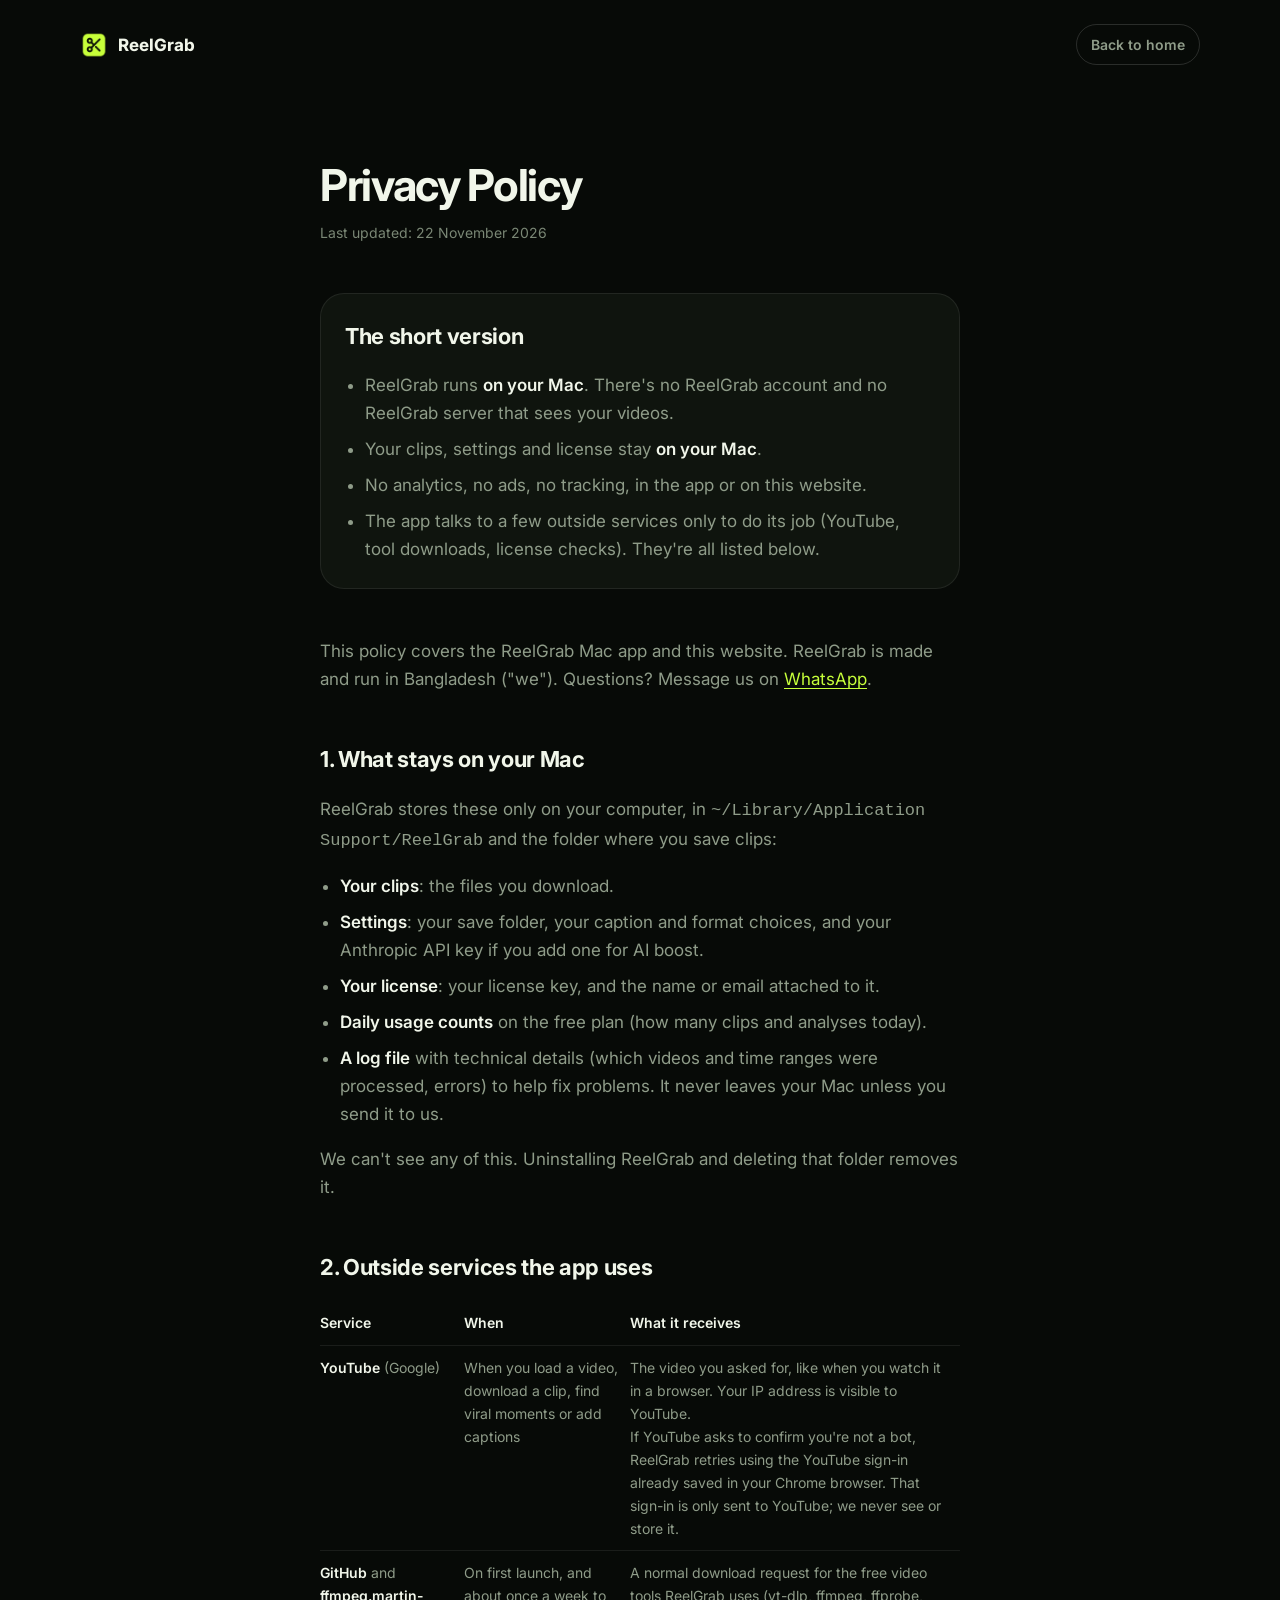
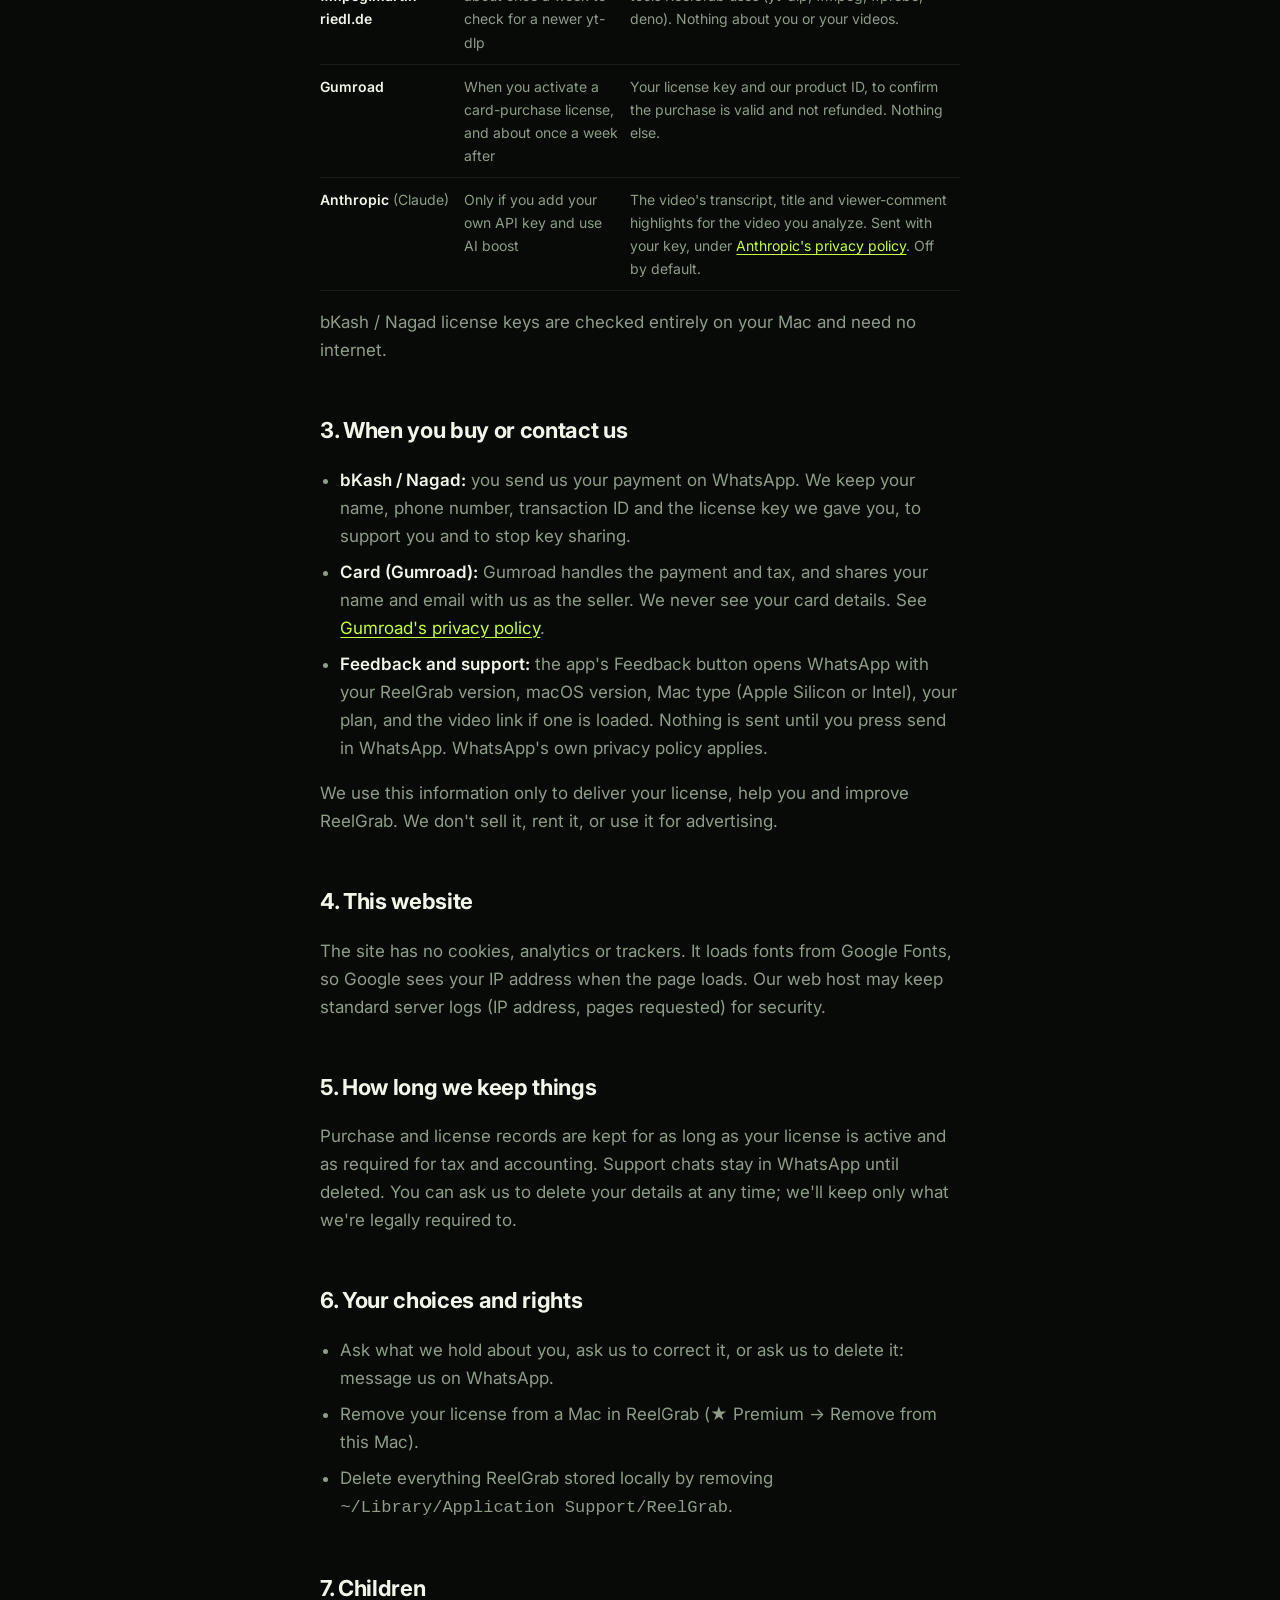
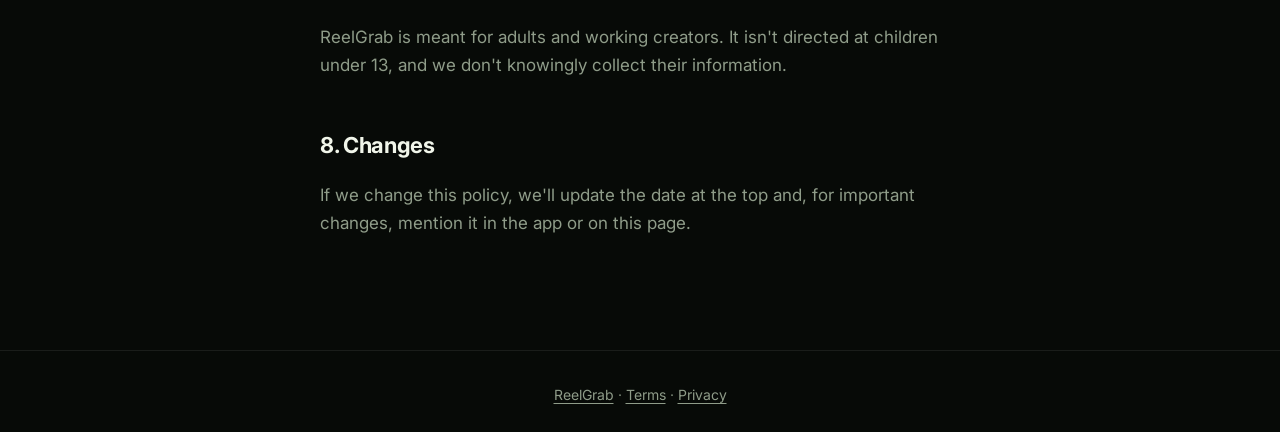
==== privacy.html @ dd95fd54 "ReelGrab website" ====
<!doctype html>
<html lang="en">
<head>
<meta charset="utf-8">
<meta name="viewport" content="width=device-width, initial-scale=1">
<title>Privacy Policy · ReelGrab</title>
<meta name="description" content="What ReelGrab does with your data: almost nothing. No accounts, no tracking. Your clips stay on your Mac.">
<meta name="theme-color" content="#070a07">
<link rel="icon" href="assets/favicon.png">
<link rel="preconnect" href="https://fonts.googleapis.com">
<link rel="preconnect" href="https://fonts.gstatic.com" crossorigin>
<link href="https://fonts.googleapis.com/css2?family=Inter:wght@400;600;700&display=swap" rel="stylesheet">
<link rel="stylesheet" href="tokens.css">
<link rel="stylesheet" href="legal.css">
</head>
<body>
<header class="top">
  <a class="brand" href="index.html"><img src="assets/logo.png" alt="" width="28" height="28">ReelGrab</a>
  <a class="back" href="index.html">Back to home</a>
</header>

<main>
  <h1>Privacy Policy</h1>
  <p class="updated">Last updated: 22 November 2026</p>

  <section class="summary" aria-labelledby="short">
    <h2 id="short">The short version</h2>
    <ul>
      <li>ReelGrab runs <strong>on your Mac</strong>. There's no ReelGrab account and no ReelGrab server that sees your videos.</li>
      <li>Your clips, settings and license stay <strong>on your Mac</strong>.</li>
      <li>No analytics, no ads, no tracking, in the app or on this website.</li>
      <li>The app talks to a few outside services only to do its job (YouTube, tool downloads, license checks). They're all listed below.</li>
    </ul>
  </section>

  <p>This policy covers the ReelGrab Mac app and this website. ReelGrab is made and run in Bangladesh ("we"). Questions? Message us on <a href="https://wa.me/8801723042590">WhatsApp</a>.</p>

  <h2>1. What stays on your Mac</h2>
  <p>ReelGrab stores these only on your computer, in <code>~/Library/Application Support/ReelGrab</code> and the folder where you save clips:</p>
  <ul>
    <li><strong>Your clips</strong>: the files you download.</li>
    <li><strong>Settings</strong>: your save folder, your caption and format choices, and your Anthropic API key if you add one for AI boost.</li>
    <li><strong>Your license</strong>: your license key, and the name or email attached to it.</li>
    <li><strong>Daily usage counts</strong> on the free plan (how many clips and analyses today).</li>
    <li><strong>A log file</strong> with technical details (which videos and time ranges were processed, errors) to help fix problems. It never leaves your Mac unless you send it to us.</li>
  </ul>
  <p>We can't see any of this. Uninstalling ReelGrab and deleting that folder removes it.</p>

  <h2>2. Outside services the app uses</h2>
  <table>
    <thead><tr><th>Service</th><th>When</th><th>What it receives</th></tr></thead>
    <tbody>
      <tr><td><strong>YouTube</strong> (Google)</td><td data-label="When">When you load a video, download a clip, find viral moments or add captions</td>
        <td data-label="What it receives">The video you asked for, like when you watch it in a browser. Your IP address is visible to YouTube.
          <br>If YouTube asks to confirm you're not a bot, ReelGrab retries using the YouTube sign-in already saved in your Chrome browser. That sign-in is only sent to YouTube; we never see or store it.</td></tr>
      <tr><td><strong>GitHub</strong> and <strong>ffmpeg.martin-riedl.de</strong></td><td data-label="When">On first launch, and about once a week to check for a newer yt-dlp</td>
        <td data-label="What it receives">A normal download request for the free video tools ReelGrab uses (yt-dlp, ffmpeg, ffprobe, deno). Nothing about you or your videos.</td></tr>
      <tr><td><strong>Gumroad</strong></td><td data-label="When">When you activate a card-purchase license, and about once a week after</td>
        <td data-label="What it receives">Your license key and our product ID, to confirm the purchase is valid and not refunded. Nothing else.</td></tr>
      <tr><td><strong>Anthropic</strong> (Claude)</td><td data-label="When">Only if you add your own API key and use AI boost</td>
        <td data-label="What it receives">The video's transcript, title and viewer-comment highlights for the video you analyze. Sent with your key, under <a href="https://www.anthropic.com/legal/privacy" rel="noopener">Anthropic's privacy policy</a>. Off by default.</td></tr>
    </tbody>
  </table>
  <p>bKash / Nagad license keys are checked entirely on your Mac and need no internet.</p>

  <h2>3. When you buy or contact us</h2>
  <ul>
    <li><strong>bKash / Nagad:</strong> you send us your payment on WhatsApp. We keep your name, phone number, transaction ID and the license key we gave you, to support you and to stop key sharing.</li>
    <li><strong>Card (Gumroad):</strong> Gumroad handles the payment and tax, and shares your name and email with us as the seller. We never see your card details. See <a href="https://gumroad.com/privacy" rel="noopener">Gumroad's privacy policy</a>.</li>
    <li><strong>Feedback and support:</strong> the app's Feedback button opens WhatsApp with your ReelGrab version, macOS version, Mac type (Apple Silicon or Intel), your plan, and the video link if one is loaded. Nothing is sent until you press send in WhatsApp. WhatsApp's own privacy policy applies.</li>
  </ul>
  <p>We use this information only to deliver your license, help you and improve ReelGrab. We don't sell it, rent it, or use it for advertising.</p>

  <h2>4. This website</h2>
  <p>The site has no cookies, analytics or trackers. It loads fonts from Google Fonts, so Google sees your IP address when the page loads. Our web host may keep standard server logs (IP address, pages requested) for security.</p>

  <h2>5. How long we keep things</h2>
  <p>Purchase and license records are kept for as long as your license is active and as required for tax and accounting. Support chats stay in WhatsApp until deleted. You can ask us to delete your details at any time; we'll keep only what we're legally required to.</p>

  <h2>6. Your choices and rights</h2>
  <ul>
    <li>Ask what we hold about you, ask us to correct it, or ask us to delete it: message us on WhatsApp.</li>
    <li>Remove your license from a Mac in ReelGrab (★ Premium → Remove from this Mac).</li>
    <li>Delete everything ReelGrab stored locally by removing <code>~/Library/Application Support/ReelGrab</code>.</li>
  </ul>

  <h2>7. Children</h2>
  <p>ReelGrab is meant for adults and working creators. It isn't directed at children under 13, and we don't knowingly collect their information.</p>

  <h2>8. Changes</h2>
  <p>If we change this policy, we'll update the date at the top and, for important changes, mention it in the app or on this page.</p>
</main>

<footer><a href="index.html">ReelGrab</a> · <a href="terms.html">Terms</a> · <a href="privacy.html" aria-current="page">Privacy</a></footer>
</body>
</html>
---- tokens.css ----
/* ReelGrab site tokens (see DESIGN.md). Pages use these names, never raw values. */
:root {
  --bg: #070a07;
  --surface: #0f140e;
  --surface-2: #151c14;
  --line: rgba(255, 255, 255, .08);
  --line-2: rgba(255, 255, 255, .14);
  --text: #f1f6ea;
  --muted: #8f9c89;
  --dim: #7a8775;
  --lime: #c6ff3a;
  --lime-hover: #d4ff63;
  --lime-ink: #0d1406;
  --lime-soft: rgba(198, 255, 58, .12);
  --deep: #14301a;
  --err: #ff6b5e;

  --font: -apple-system, BlinkMacSystemFont, "Inter", "Helvetica Neue", Arial, sans-serif;
  --font-bn: "Hind Siliguri", -apple-system, "Kohinoor Bangla", sans-serif;

  --fs-display: clamp(40px, 6.4vw, 64px);
  --fs-h2: clamp(30px, 4.4vw, 44px);
  --fs-h3: 22px;
  --fs-lead: clamp(18px, 2vw, 20px);
  --fs-body: 17px;
  --fs-small: 14px;
  --fs-caption: 12.5px;

  --s-1: 4px; --s-2: 8px; --s-3: 12px; --s-4: 16px; --s-5: 24px; --s-6: 32px;
  --s-7: 48px; --s-8: 64px; --s-9: 96px; --s-10: 128px;
  --section: clamp(64px, 10vw, 128px);
  --width: 1120px;
  --text-width: 640px;
  --gutter: clamp(16px, 3vw, 24px);

  --r-sm: 10px; --r-md: 16px; --r-lg: 24px; --r-xl: 32px; --r-pill: 999px;
  --shadow-hero: 0 30px 80px rgba(0, 0, 0, .45);
  --ring: 0 0 0 3px var(--bg), 0 0 0 6px var(--lime);
}
---- legal.css ----
/* Shared styles for the Terms and Privacy pages (uses tokens.css). */
* { box-sizing: border-box; }
body { margin: 0; background: var(--bg); color: var(--text); font: 400 var(--fs-body)/1.65 var(--font); -webkit-font-smoothing: antialiased; }
a { color: var(--lime); text-underline-offset: 3px; }
:focus-visible { outline: none; box-shadow: var(--ring); border-radius: var(--r-sm); }
.top { width: min(var(--width), 100% - 2 * var(--gutter)); margin: 24px auto 0; display: flex; align-items: center; justify-content: space-between; gap: 16px; }
.brand { display: inline-flex; align-items: center; gap: 10px; color: var(--text); text-decoration: none; font-weight: 750; }
.brand img { width: 28px; height: 28px; }
.back { color: var(--muted); text-decoration: none; font-size: var(--fs-small); font-weight: 600; padding: 8px 14px; border: 1px solid var(--line-2); border-radius: var(--r-pill); }
.back:hover { color: var(--text); background: var(--surface-2); }
main { width: min(var(--text-width), 100% - 2 * var(--gutter)); margin: 0 auto; padding: var(--s-9) 0 var(--s-9); }
h1 { font-size: var(--fs-h2); line-height: 1.1; letter-spacing: -.03em; margin: 0 0 var(--s-3); }
.updated { color: var(--dim); font-size: var(--fs-small); margin: 0 0 var(--s-7); }
.summary { background: var(--surface); border: 1px solid var(--line); border-radius: var(--r-lg); padding: var(--s-5) var(--s-5) var(--s-2); margin-bottom: var(--s-7); }
.summary h2 { margin-top: 0; }
h2 { font-size: var(--fs-h3); letter-spacing: -.015em; margin: var(--s-7) 0 var(--s-3); }
p, li { color: var(--muted); }
strong { color: var(--text); font-weight: 600; }
ul { padding-left: 1.2em; }
li { margin-bottom: var(--s-2); }
table { width: 100%; border-collapse: collapse; font-size: var(--fs-small); margin: var(--s-4) 0; }
th, td { text-align: left; vertical-align: top; padding: 10px 12px 10px 0; border-bottom: 1px solid var(--line); color: var(--muted); }
th { color: var(--text); font-weight: 600; }
.ph { background: var(--lime-soft); color: var(--lime); border-radius: 6px; padding: 1px 6px; font-weight: 600; }
footer { border-top: 1px solid var(--line); padding: var(--s-6) 0; text-align: center; color: var(--dim); font-size: var(--fs-small); }
footer a { color: var(--muted); }
@media (max-width: 560px) {
  thead { display: none; }
  table, tbody, tr, td { display: block; }
  tr { border: 1px solid var(--line); border-radius: var(--r-md); padding: 4px 14px; margin-bottom: 12px; background: var(--surface); }
  td { border: 0; padding: 8px 0; }
  td + td { border-top: 1px solid var(--line); }
  td[data-label]::before { content: attr(data-label); display: block; color: var(--dim); font-size: 12px; font-weight: 600; text-transform: uppercase; letter-spacing: .06em; margin-bottom: 2px; }
}
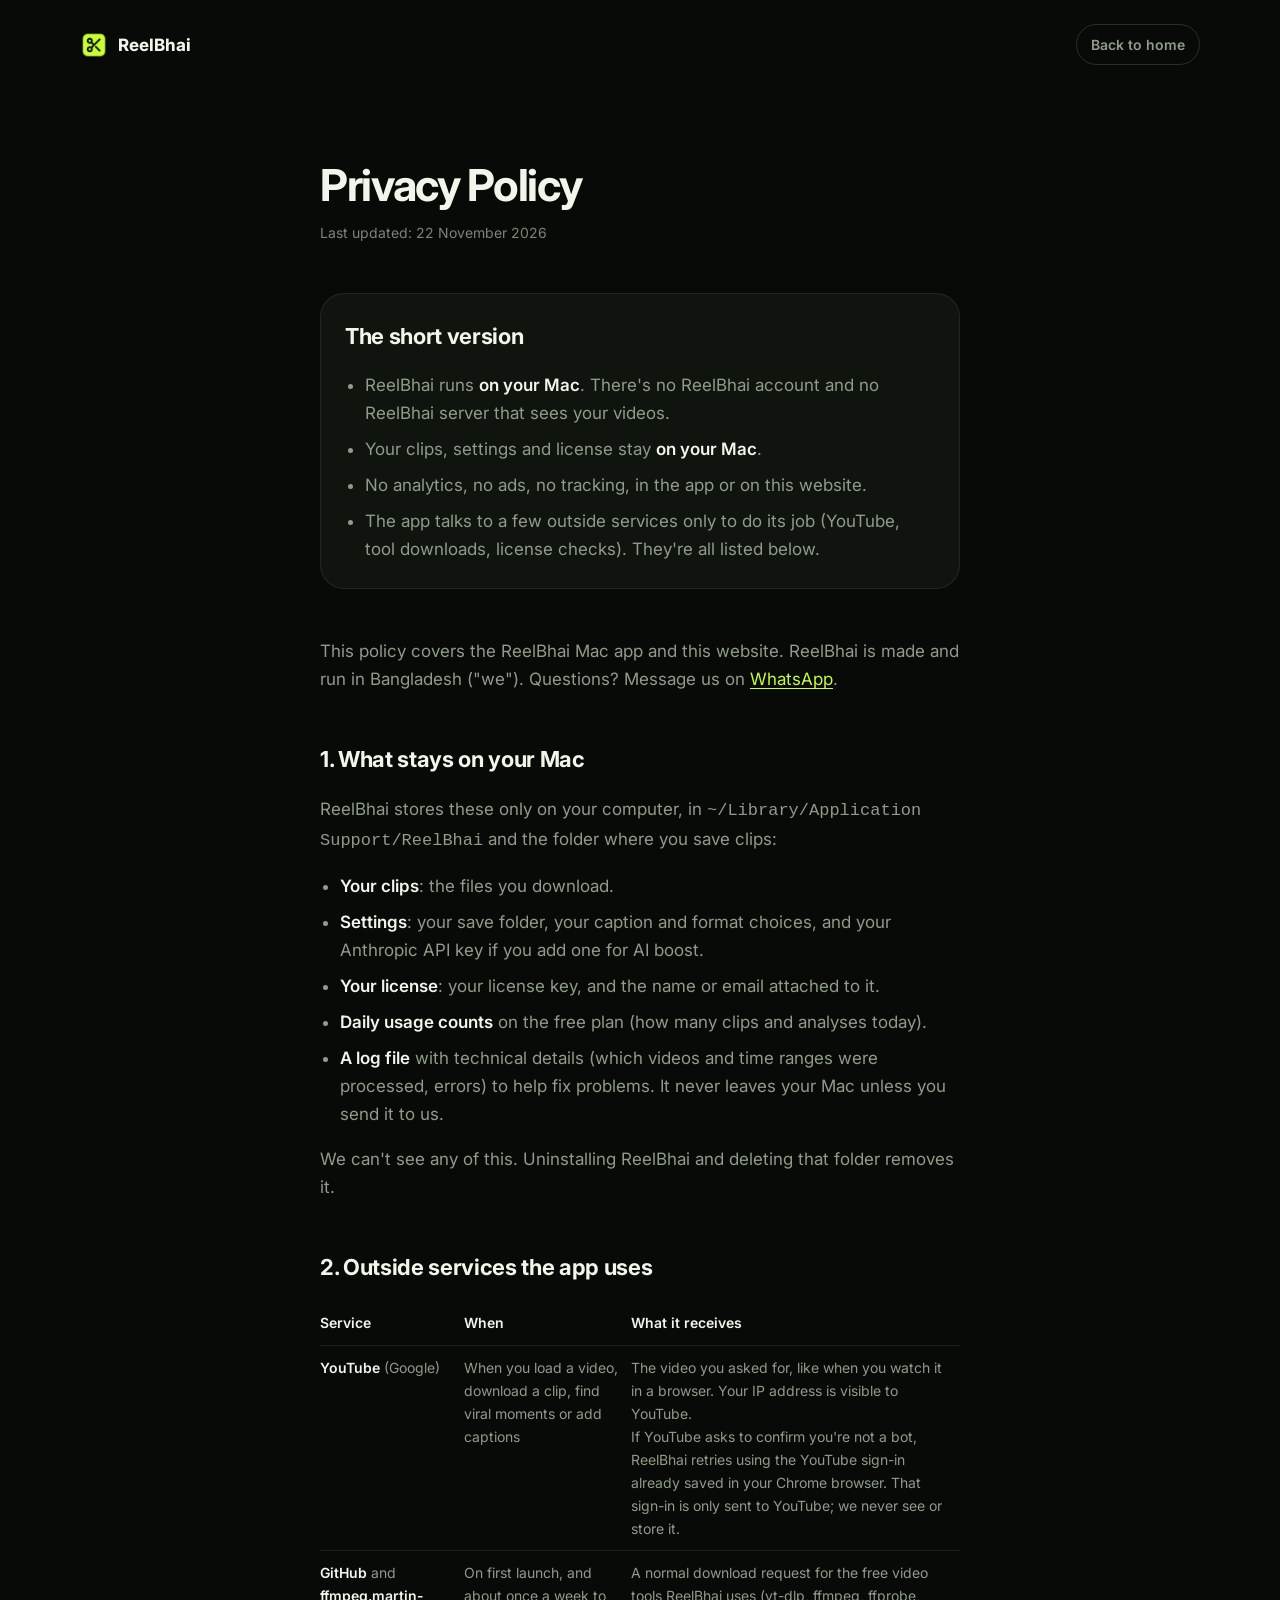
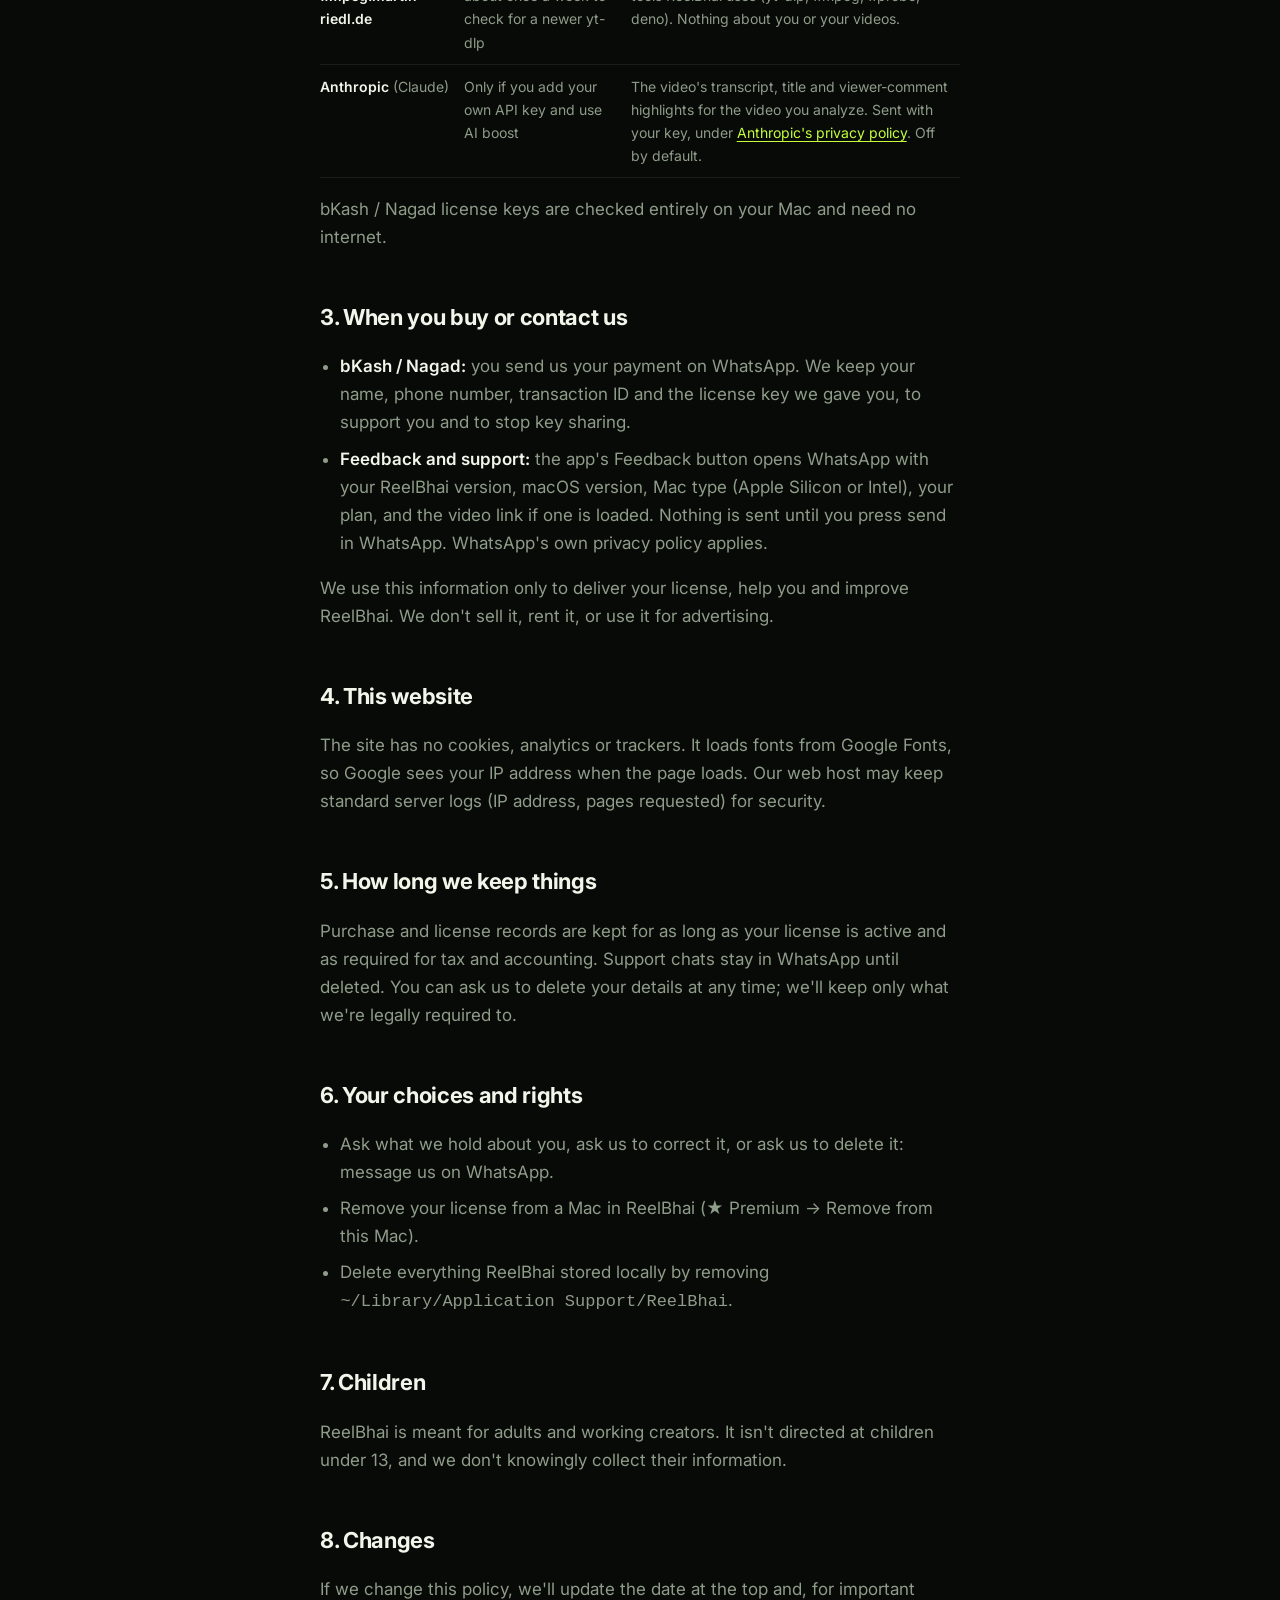
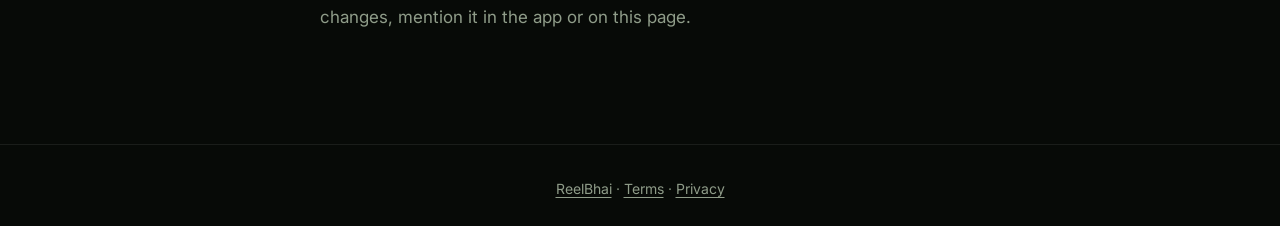
==== commit 529f55e3: "Site: rename to ReelBhai, ৳399 early-bird, 2 free clips/day, remove card/Gumroad Co-Authored-By: Cla" ====
--- a/privacy.html
+++ b/privacy.html
@@ -3,8 +3,8 @@
 <head>
 <meta charset="utf-8">
 <meta name="viewport" content="width=device-width, initial-scale=1">
-<title>Privacy Policy · ReelGrab</title>
-<meta name="description" content="What ReelGrab does with your data: almost nothing. No accounts, no tracking. Your clips stay on your Mac.">
+<title>Privacy Policy · ReelBhai</title>
+<meta name="description" content="What ReelBhai does with your data: almost nothing. No accounts, no tracking. Your clips stay on your Mac.">
 <meta name="theme-color" content="#070a07">
 <link rel="icon" href="assets/favicon.png">
 <link rel="preconnect" href="https://fonts.googleapis.com">
@@ -15,7 +15,7 @@
 </head>
 <body>
 <header class="top">
-  <a class="brand" href="index.html"><img src="assets/logo.png" alt="" width="28" height="28">ReelGrab</a>
+  <a class="brand" href="index.html"><img src="assets/logo.png" alt="" width="28" height="28">ReelBhai</a>
   <a class="back" href="index.html">Back to home</a>
 </header>
 
@@ -26,17 +26,17 @@
   <section class="summary" aria-labelledby="short">
     <h2 id="short">The short version</h2>
     <ul>
-      <li>ReelGrab runs <strong>on your Mac</strong>. There's no ReelGrab account and no ReelGrab server that sees your videos.</li>
+      <li>ReelBhai runs <strong>on your Mac</strong>. There's no ReelBhai account and no ReelBhai server that sees your videos.</li>
       <li>Your clips, settings and license stay <strong>on your Mac</strong>.</li>
       <li>No analytics, no ads, no tracking, in the app or on this website.</li>
       <li>The app talks to a few outside services only to do its job (YouTube, tool downloads, license checks). They're all listed below.</li>
     </ul>
   </section>
 
-  <p>This policy covers the ReelGrab Mac app and this website. ReelGrab is made and run in Bangladesh ("we"). Questions? Message us on <a href="https://wa.me/8801723042590">WhatsApp</a>.</p>
+  <p>This policy covers the ReelBhai Mac app and this website. ReelBhai is made and run in Bangladesh ("we"). Questions? Message us on <a href="https://wa.me/8801723042590">WhatsApp</a>.</p>
 
   <h2>1. What stays on your Mac</h2>
-  <p>ReelGrab stores these only on your computer, in <code>~/Library/Application Support/ReelGrab</code> and the folder where you save clips:</p>
+  <p>ReelBhai stores these only on your computer, in <code>~/Library/Application Support/ReelBhai</code> and the folder where you save clips:</p>
   <ul>
     <li><strong>Your clips</strong>: the files you download.</li>
     <li><strong>Settings</strong>: your save folder, your caption and format choices, and your Anthropic API key if you add one for AI boost.</li>
@@ -44,7 +44,7 @@
     <li><strong>Daily usage counts</strong> on the free plan (how many clips and analyses today).</li>
     <li><strong>A log file</strong> with technical details (which videos and time ranges were processed, errors) to help fix problems. It never leaves your Mac unless you send it to us.</li>
   </ul>
-  <p>We can't see any of this. Uninstalling ReelGrab and deleting that folder removes it.</p>
+  <p>We can't see any of this. Uninstalling ReelBhai and deleting that folder removes it.</p>
 
   <h2>2. Outside services the app uses</h2>
   <table>
@@ -52,11 +52,9 @@
     <tbody>
       <tr><td><strong>YouTube</strong> (Google)</td><td data-label="When">When you load a video, download a clip, find viral moments or add captions</td>
         <td data-label="What it receives">The video you asked for, like when you watch it in a browser. Your IP address is visible to YouTube.
-          <br>If YouTube asks to confirm you're not a bot, ReelGrab retries using the YouTube sign-in already saved in your Chrome browser. That sign-in is only sent to YouTube; we never see or store it.</td></tr>
+          <br>If YouTube asks to confirm you're not a bot, ReelBhai retries using the YouTube sign-in already saved in your Chrome browser. That sign-in is only sent to YouTube; we never see or store it.</td></tr>
       <tr><td><strong>GitHub</strong> and <strong>ffmpeg.martin-riedl.de</strong></td><td data-label="When">On first launch, and about once a week to check for a newer yt-dlp</td>
-        <td data-label="What it receives">A normal download request for the free video tools ReelGrab uses (yt-dlp, ffmpeg, ffprobe, deno). Nothing about you or your videos.</td></tr>
-      <tr><td><strong>Gumroad</strong></td><td data-label="When">When you activate a card-purchase license, and about once a week after</td>
-        <td data-label="What it receives">Your license key and our product ID, to confirm the purchase is valid and not refunded. Nothing else.</td></tr>
+        <td data-label="What it receives">A normal download request for the free video tools ReelBhai uses (yt-dlp, ffmpeg, ffprobe, deno). Nothing about you or your videos.</td></tr>
       <tr><td><strong>Anthropic</strong> (Claude)</td><td data-label="When">Only if you add your own API key and use AI boost</td>
         <td data-label="What it receives">The video's transcript, title and viewer-comment highlights for the video you analyze. Sent with your key, under <a href="https://www.anthropic.com/legal/privacy" rel="noopener">Anthropic's privacy policy</a>. Off by default.</td></tr>
     </tbody>
@@ -66,10 +64,9 @@
   <h2>3. When you buy or contact us</h2>
   <ul>
     <li><strong>bKash / Nagad:</strong> you send us your payment on WhatsApp. We keep your name, phone number, transaction ID and the license key we gave you, to support you and to stop key sharing.</li>
-    <li><strong>Card (Gumroad):</strong> Gumroad handles the payment and tax, and shares your name and email with us as the seller. We never see your card details. See <a href="https://gumroad.com/privacy" rel="noopener">Gumroad's privacy policy</a>.</li>
-    <li><strong>Feedback and support:</strong> the app's Feedback button opens WhatsApp with your ReelGrab version, macOS version, Mac type (Apple Silicon or Intel), your plan, and the video link if one is loaded. Nothing is sent until you press send in WhatsApp. WhatsApp's own privacy policy applies.</li>
+    <li><strong>Feedback and support:</strong> the app's Feedback button opens WhatsApp with your ReelBhai version, macOS version, Mac type (Apple Silicon or Intel), your plan, and the video link if one is loaded. Nothing is sent until you press send in WhatsApp. WhatsApp's own privacy policy applies.</li>
   </ul>
-  <p>We use this information only to deliver your license, help you and improve ReelGrab. We don't sell it, rent it, or use it for advertising.</p>
+  <p>We use this information only to deliver your license, help you and improve ReelBhai. We don't sell it, rent it, or use it for advertising.</p>
 
   <h2>4. This website</h2>
   <p>The site has no cookies, analytics or trackers. It loads fonts from Google Fonts, so Google sees your IP address when the page loads. Our web host may keep standard server logs (IP address, pages requested) for security.</p>
@@ -80,17 +77,17 @@
   <h2>6. Your choices and rights</h2>
   <ul>
     <li>Ask what we hold about you, ask us to correct it, or ask us to delete it: message us on WhatsApp.</li>
-    <li>Remove your license from a Mac in ReelGrab (★ Premium → Remove from this Mac).</li>
-    <li>Delete everything ReelGrab stored locally by removing <code>~/Library/Application Support/ReelGrab</code>.</li>
+    <li>Remove your license from a Mac in ReelBhai (★ Premium → Remove from this Mac).</li>
+    <li>Delete everything ReelBhai stored locally by removing <code>~/Library/Application Support/ReelBhai</code>.</li>
   </ul>
 
   <h2>7. Children</h2>
-  <p>ReelGrab is meant for adults and working creators. It isn't directed at children under 13, and we don't knowingly collect their information.</p>
+  <p>ReelBhai is meant for adults and working creators. It isn't directed at children under 13, and we don't knowingly collect their information.</p>
 
   <h2>8. Changes</h2>
   <p>If we change this policy, we'll update the date at the top and, for important changes, mention it in the app or on this page.</p>
 </main>
 
-<footer><a href="index.html">ReelGrab</a> · <a href="terms.html">Terms</a> · <a href="privacy.html" aria-current="page">Privacy</a></footer>
+<footer><a href="index.html">ReelBhai</a> · <a href="terms.html">Terms</a> · <a href="privacy.html" aria-current="page">Privacy</a></footer>
 </body>
 </html>
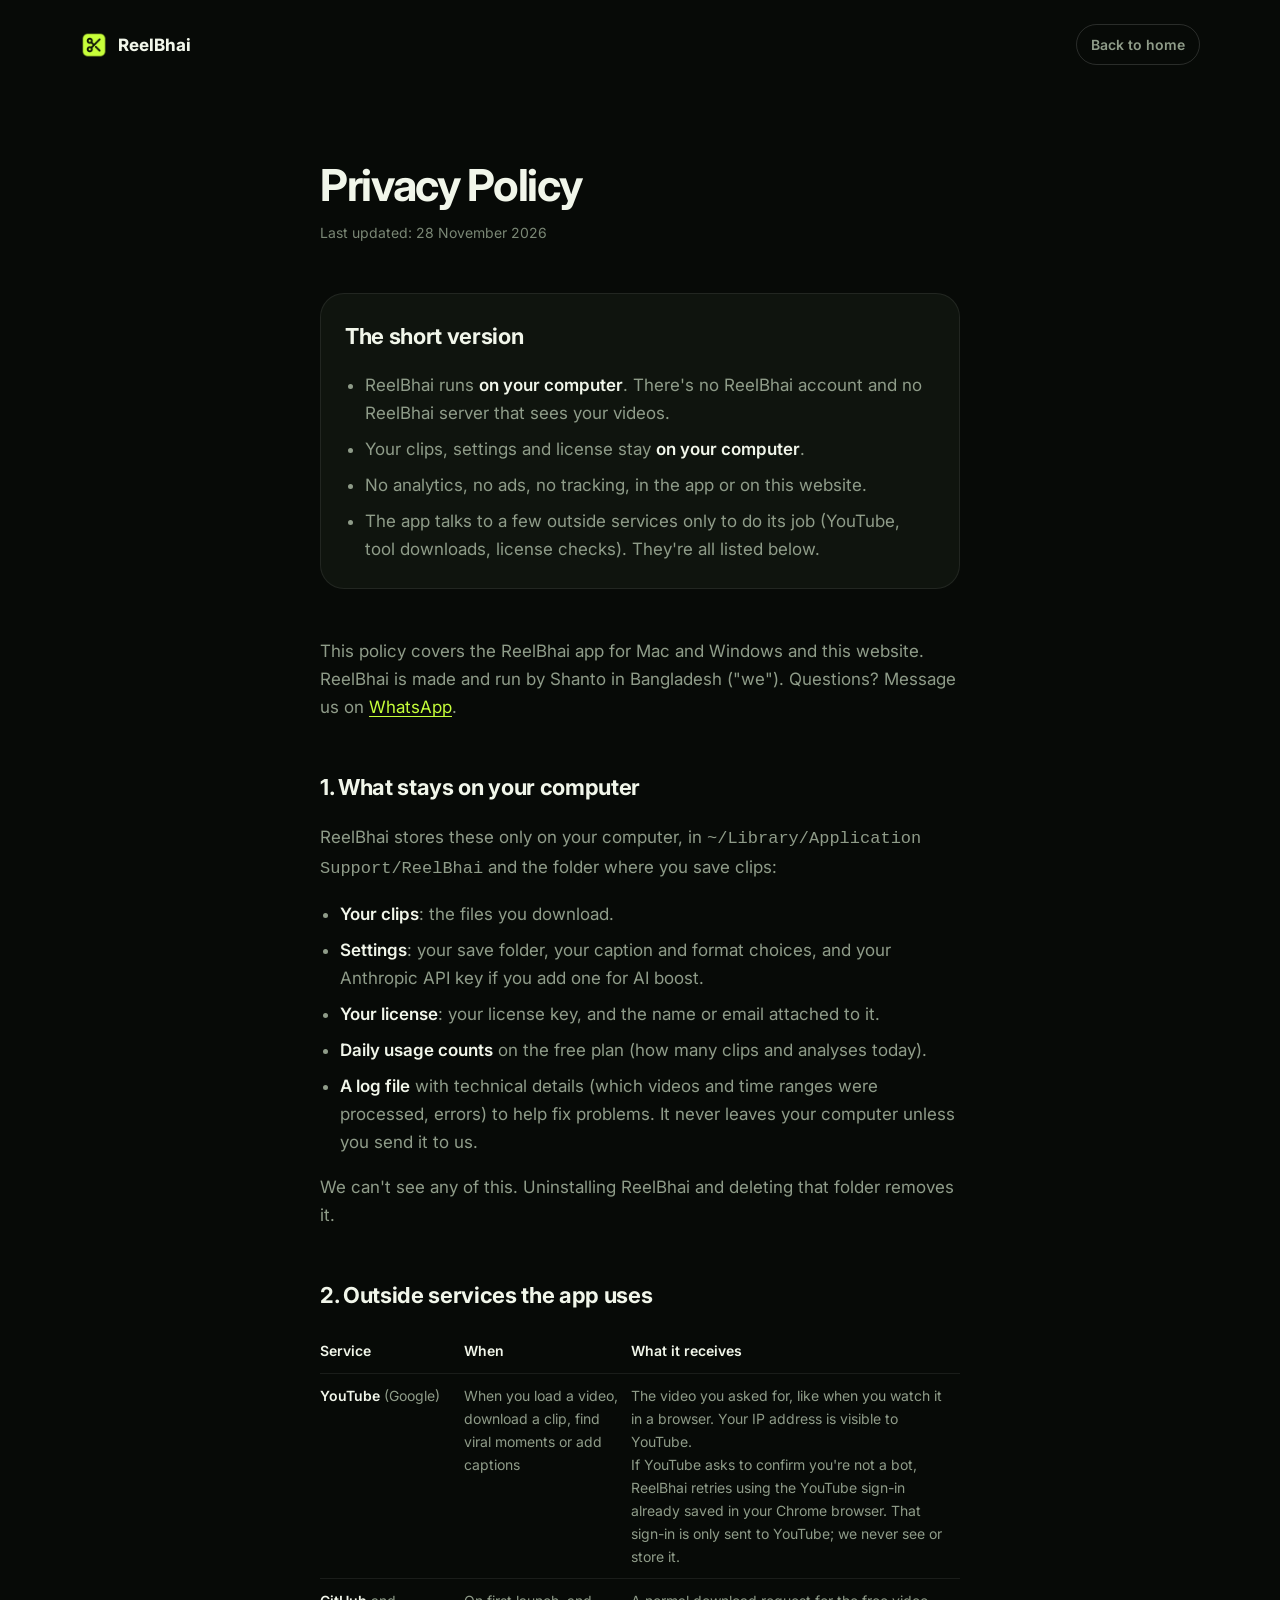
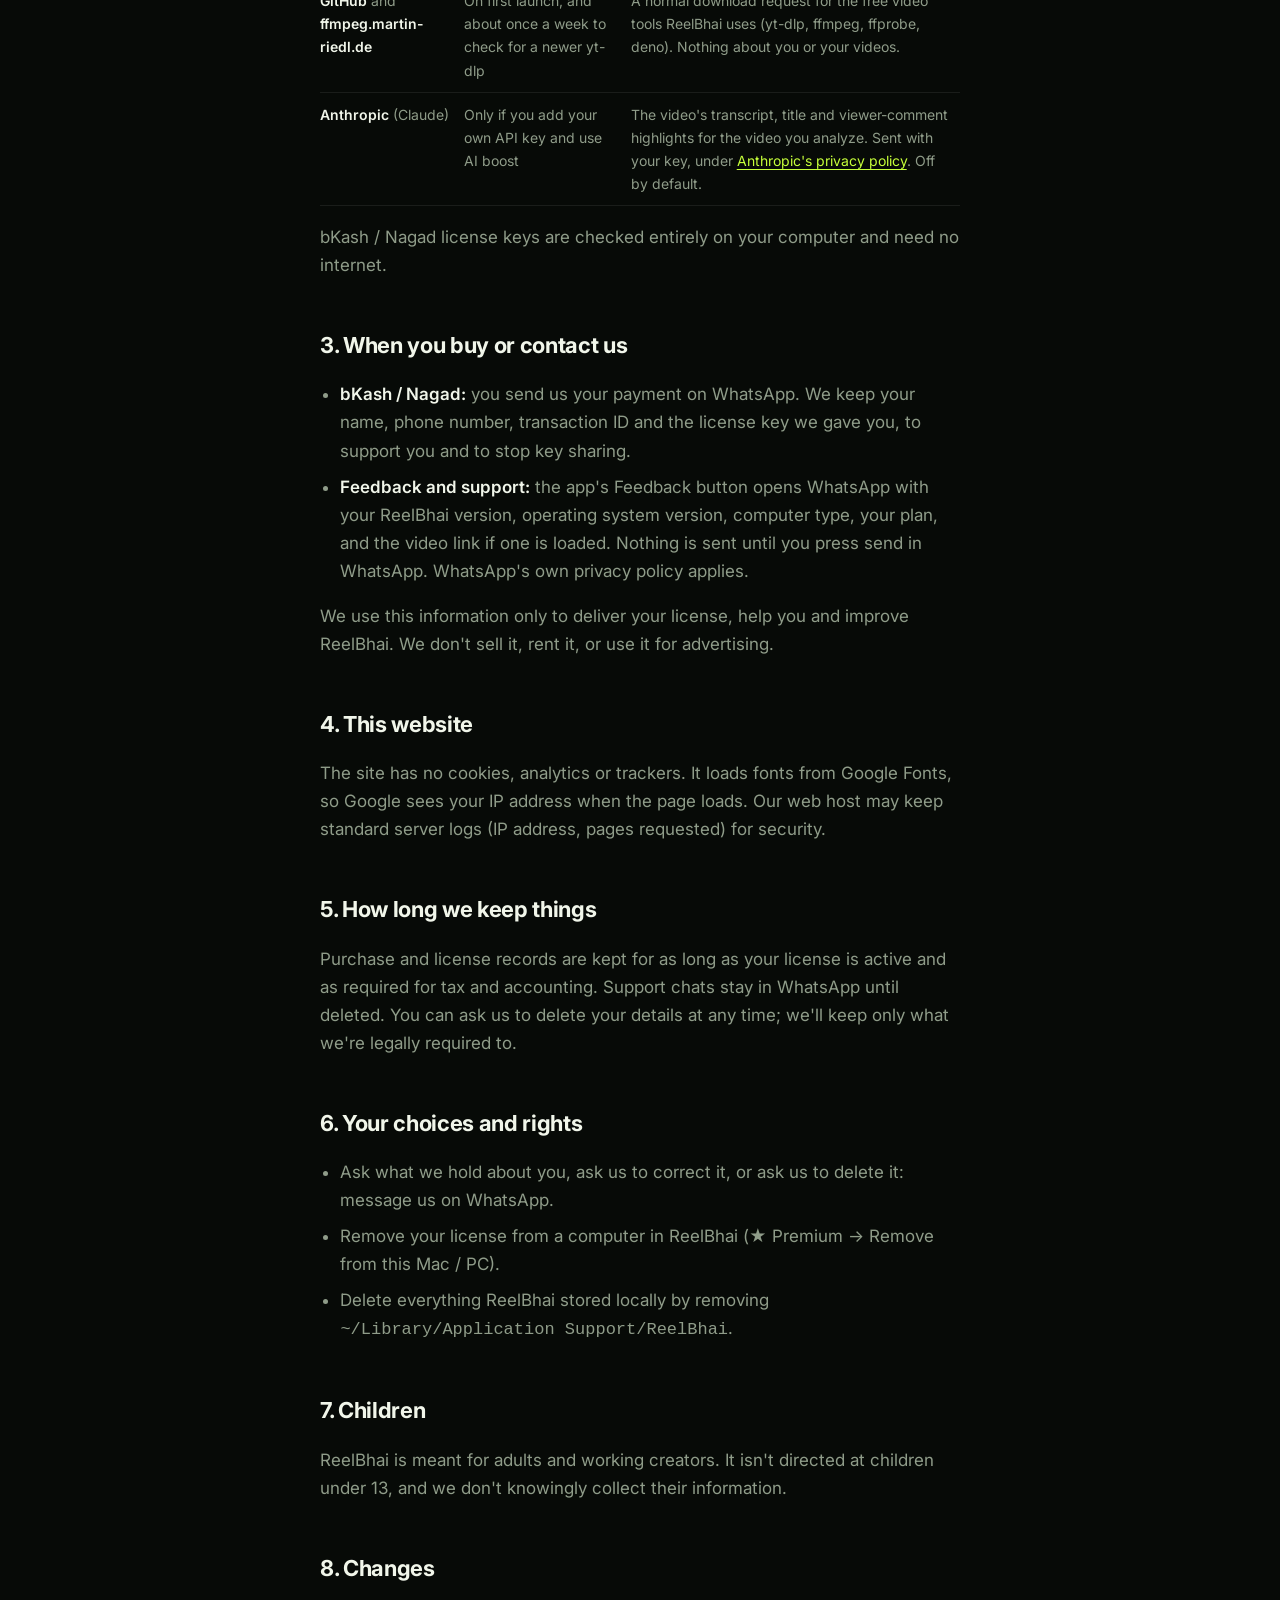
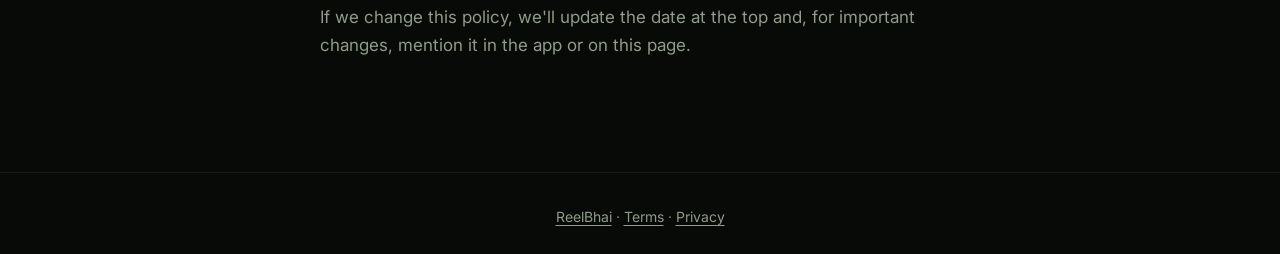
==== commit b5a4486c: "ReelBhai 1.1.1: Windows beta download, free plan 3 clips a day, seller name in Terms/Privacy Co-Auth" ====
--- a/privacy.html
+++ b/privacy.html
@@ -4,7 +4,7 @@
 <meta charset="utf-8">
 <meta name="viewport" content="width=device-width, initial-scale=1">
 <title>Privacy Policy · ReelBhai</title>
-<meta name="description" content="What ReelBhai does with your data: almost nothing. No accounts, no tracking. Your clips stay on your Mac.">
+<meta name="description" content="What ReelBhai does with your data: almost nothing. No accounts, no tracking. Your clips stay on your computer.">
 <meta name="theme-color" content="#070a07">
 <link rel="icon" href="assets/favicon.png">
 <link rel="preconnect" href="https://fonts.googleapis.com">
@@ -21,28 +21,28 @@
 
 <main>
   <h1>Privacy Policy</h1>
-  <p class="updated">Last updated: 22 November 2026</p>
+  <p class="updated">Last updated: 28 November 2026</p>
 
   <section class="summary" aria-labelledby="short">
     <h2 id="short">The short version</h2>
     <ul>
-      <li>ReelBhai runs <strong>on your Mac</strong>. There's no ReelBhai account and no ReelBhai server that sees your videos.</li>
-      <li>Your clips, settings and license stay <strong>on your Mac</strong>.</li>
+      <li>ReelBhai runs <strong>on your computer</strong>. There's no ReelBhai account and no ReelBhai server that sees your videos.</li>
+      <li>Your clips, settings and license stay <strong>on your computer</strong>.</li>
       <li>No analytics, no ads, no tracking, in the app or on this website.</li>
       <li>The app talks to a few outside services only to do its job (YouTube, tool downloads, license checks). They're all listed below.</li>
     </ul>
   </section>
 
-  <p>This policy covers the ReelBhai Mac app and this website. ReelBhai is made and run in Bangladesh ("we"). Questions? Message us on <a href="https://wa.me/8801723042590">WhatsApp</a>.</p>
+  <p>This policy covers the ReelBhai app for Mac and Windows and this website. ReelBhai is made and run by Shanto in Bangladesh ("we"). Questions? Message us on <a href="https://wa.me/8801723042590">WhatsApp</a>.</p>
 
-  <h2>1. What stays on your Mac</h2>
+  <h2>1. What stays on your computer</h2>
   <p>ReelBhai stores these only on your computer, in <code>~/Library/Application Support/ReelBhai</code> and the folder where you save clips:</p>
   <ul>
     <li><strong>Your clips</strong>: the files you download.</li>
     <li><strong>Settings</strong>: your save folder, your caption and format choices, and your Anthropic API key if you add one for AI boost.</li>
     <li><strong>Your license</strong>: your license key, and the name or email attached to it.</li>
     <li><strong>Daily usage counts</strong> on the free plan (how many clips and analyses today).</li>
-    <li><strong>A log file</strong> with technical details (which videos and time ranges were processed, errors) to help fix problems. It never leaves your Mac unless you send it to us.</li>
+    <li><strong>A log file</strong> with technical details (which videos and time ranges were processed, errors) to help fix problems. It never leaves your computer unless you send it to us.</li>
   </ul>
   <p>We can't see any of this. Uninstalling ReelBhai and deleting that folder removes it.</p>
 
@@ -59,12 +59,12 @@
         <td data-label="What it receives">The video's transcript, title and viewer-comment highlights for the video you analyze. Sent with your key, under <a href="https://www.anthropic.com/legal/privacy" rel="noopener">Anthropic's privacy policy</a>. Off by default.</td></tr>
     </tbody>
   </table>
-  <p>bKash / Nagad license keys are checked entirely on your Mac and need no internet.</p>
+  <p>bKash / Nagad license keys are checked entirely on your computer and need no internet.</p>
 
   <h2>3. When you buy or contact us</h2>
   <ul>
     <li><strong>bKash / Nagad:</strong> you send us your payment on WhatsApp. We keep your name, phone number, transaction ID and the license key we gave you, to support you and to stop key sharing.</li>
-    <li><strong>Feedback and support:</strong> the app's Feedback button opens WhatsApp with your ReelBhai version, macOS version, Mac type (Apple Silicon or Intel), your plan, and the video link if one is loaded. Nothing is sent until you press send in WhatsApp. WhatsApp's own privacy policy applies.</li>
+    <li><strong>Feedback and support:</strong> the app's Feedback button opens WhatsApp with your ReelBhai version, operating system version, computer type, your plan, and the video link if one is loaded. Nothing is sent until you press send in WhatsApp. WhatsApp's own privacy policy applies.</li>
   </ul>
   <p>We use this information only to deliver your license, help you and improve ReelBhai. We don't sell it, rent it, or use it for advertising.</p>
 
@@ -77,7 +77,7 @@
   <h2>6. Your choices and rights</h2>
   <ul>
     <li>Ask what we hold about you, ask us to correct it, or ask us to delete it: message us on WhatsApp.</li>
-    <li>Remove your license from a Mac in ReelBhai (★ Premium → Remove from this Mac).</li>
+    <li>Remove your license from a computer in ReelBhai (★ Premium → Remove from this Mac / PC).</li>
     <li>Delete everything ReelBhai stored locally by removing <code>~/Library/Application Support/ReelBhai</code>.</li>
   </ul>
 
